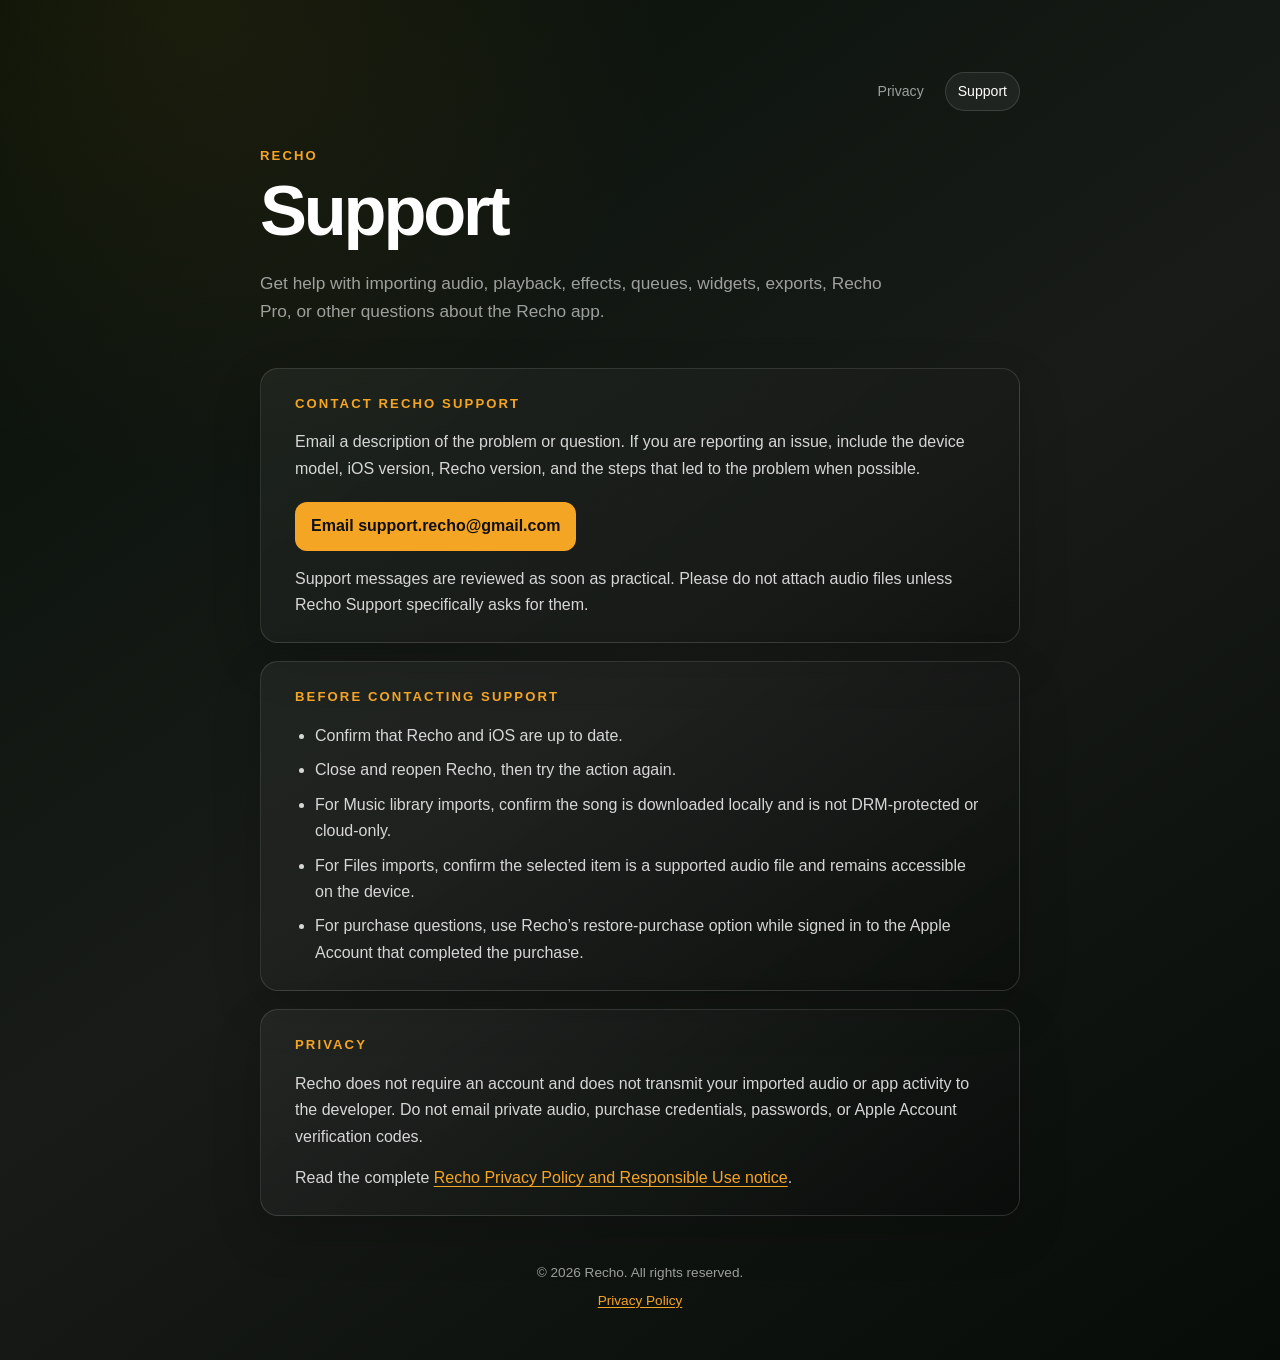
==== support.html @ c3f94211 "Add Recho support page" ====
<!doctype html>
<html lang="en">
<head>
  <meta charset="utf-8">
  <meta name="viewport" content="width=device-width, initial-scale=1">
  <meta name="description" content="Support and contact information for the Recho iOS app.">
  <title>Recho Support</title>
  <link rel="stylesheet" href="styles.css">
</head>
<body>
  <main>
    <nav class="site-nav" aria-label="Recho website">
      <a href="index.html">Privacy</a>
      <a href="support.html" aria-current="page">Support</a>
    </nav>

    <header>
      <p class="eyebrow">RECHO</p>
      <h1>Support</h1>
      <p class="intro">Get help with importing audio, playback, effects, queues, widgets, exports, Recho Pro, or other questions about the Recho app.</p>
    </header>

    <section>
      <h2>Contact Recho Support</h2>
      <p>Email a description of the problem or question. If you are reporting an issue, include the device model, iOS version, Recho version, and the steps that led to the problem when possible.</p>
      <p><a class="support-link" href="mailto:support.recho@gmail.com?subject=Recho%20Support">Email support.recho@gmail.com</a></p>
      <p>Support messages are reviewed as soon as practical. Please do not attach audio files unless Recho Support specifically asks for them.</p>
    </section>

    <section>
      <h2>Before Contacting Support</h2>
      <ul class="support-list">
        <li>Confirm that Recho and iOS are up to date.</li>
        <li>Close and reopen Recho, then try the action again.</li>
        <li>For Music library imports, confirm the song is downloaded locally and is not DRM-protected or cloud-only.</li>
        <li>For Files imports, confirm the selected item is a supported audio file and remains accessible on the device.</li>
        <li>For purchase questions, use Recho’s restore-purchase option while signed in to the Apple Account that completed the purchase.</li>
      </ul>
    </section>

    <section>
      <h2>Privacy</h2>
      <p>Recho does not require an account and does not transmit your imported audio or app activity to the developer. Do not email private audio, purchase credentials, passwords, or Apple Account verification codes.</p>
      <p>Read the complete <a href="index.html">Recho Privacy Policy and Responsible Use notice</a>.</p>
    </section>

    <footer>
      <p>© 2026 Recho. All rights reserved.</p>
      <p><a href="index.html">Privacy Policy</a></p>
    </footer>
  </main>
</body>
</html>
---- styles.css ----
:root {
  color-scheme: dark;
  --background: #071008;
  --surface: rgba(255, 255, 255, 0.055);
  --border: rgba(255, 255, 255, 0.13);
  --text: rgba(255, 255, 255, 0.82);
  --muted: rgba(255, 255, 255, 0.59);
  --amber: #f5a524;
}

* { box-sizing: border-box; }

html { font-size: 16px; }

body {
  margin: 0;
  min-height: 100vh;
  background:
    radial-gradient(circle at 15% 0%, rgba(245, 165, 36, 0.08), transparent 30rem),
    linear-gradient(145deg, #061007, #181b18 50%, #070c08);
  color: var(--text);
  font-family: -apple-system, BlinkMacSystemFont, "Segoe UI", sans-serif;
  line-height: 1.65;
}

main {
  width: min(760px, calc(100% - 32px));
  margin: 0 auto;
  padding: 72px 0 48px;
}

.site-nav {
  display: flex;
  justify-content: flex-end;
  gap: 8px;
  margin-bottom: 34px;
}

.site-nav a {
  padding: 7px 12px;
  color: var(--muted);
  font-size: 0.88rem;
  text-decoration: none;
  border: 1px solid transparent;
  border-radius: 999px;
}

.site-nav a:hover,
.site-nav a:focus-visible,
.site-nav a[aria-current="page"] {
  color: #fff;
  background: var(--surface);
  border-color: var(--border);
}

header { margin-bottom: 42px; }

.eyebrow,
h2 {
  color: var(--amber);
  font-size: 0.82rem;
  font-weight: 700;
  letter-spacing: 0.16em;
  text-transform: uppercase;
}

.eyebrow { margin: 0 0 8px; }

h1 {
  margin: 0;
  color: #fff;
  font-size: clamp(2.3rem, 8vw, 4.4rem);
  line-height: 1.02;
  letter-spacing: -0.045em;
}

.intro {
  max-width: 640px;
  margin: 22px 0 0;
  color: var(--muted);
  font-size: 1.08rem;
}

.effective {
  margin: 16px 0 0;
  color: var(--amber);
  font-size: 0.88rem;
}

section {
  margin: 18px 0;
  padding: 24px clamp(20px, 5vw, 34px);
  background: linear-gradient(145deg, var(--surface), rgba(0, 0, 0, 0.2));
  border: 1px solid var(--border);
  border-radius: 18px;
  box-shadow: 0 18px 50px rgba(0, 0, 0, 0.16);
}

h2 { margin: 0 0 15px; }

p { margin: 0 0 15px; }
p:last-child { margin-bottom: 0; }

a {
  color: var(--amber);
  text-underline-offset: 0.18em;
}

a:hover { color: #ffc45f; }

.support-link {
  display: inline-block;
  margin-top: 5px;
  padding: 11px 16px;
  color: #111;
  font-weight: 700;
  text-decoration: none;
  background: var(--amber);
  border-radius: 12px;
}

.support-link:hover {
  color: #111;
  background: #ffc45f;
}

.support-list {
  margin: 0;
  padding-left: 1.25rem;
}

.support-list li + li { margin-top: 8px; }

footer {
  padding: 28px 4px 0;
  color: var(--muted);
  font-size: 0.85rem;
  text-align: center;
}

footer p { margin-bottom: 5px; }

@media (max-width: 520px) {
  main { padding-top: 44px; }
  .site-nav { margin-bottom: 28px; }
  section { border-radius: 15px; }
}
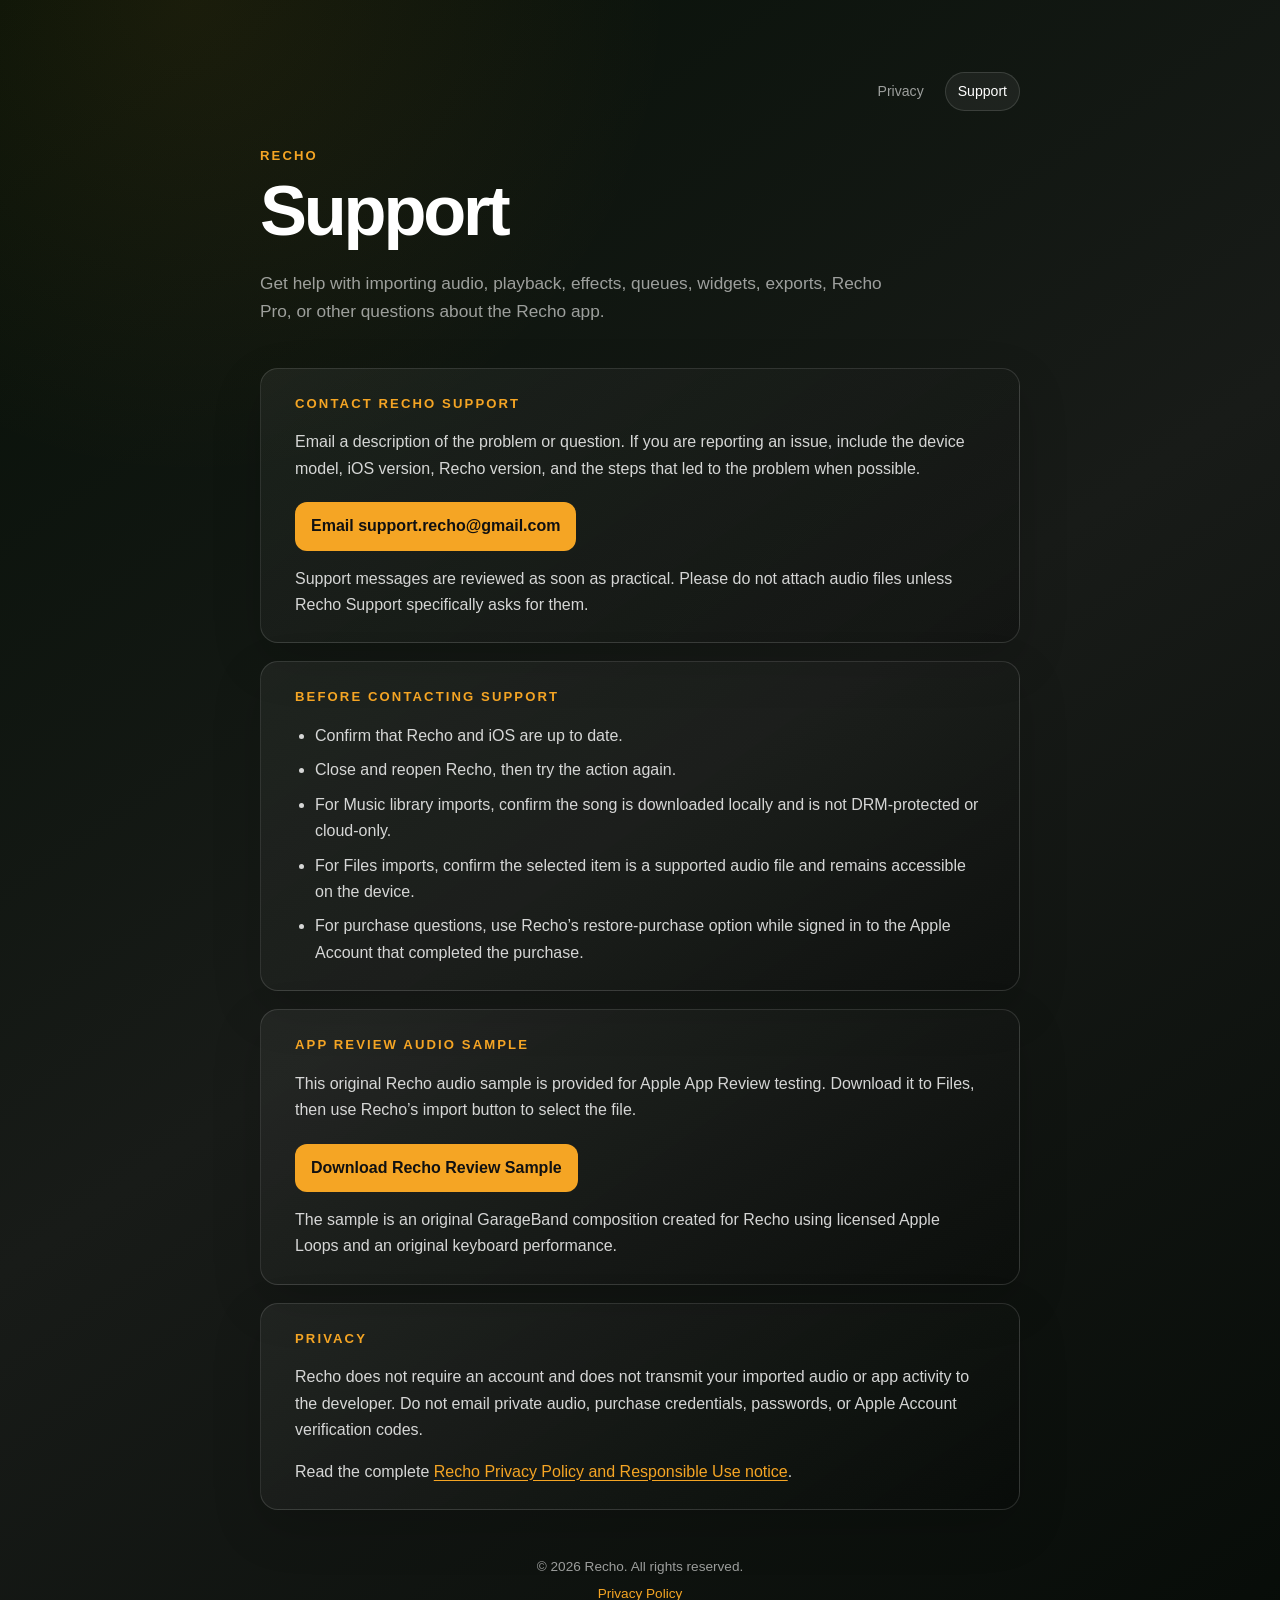
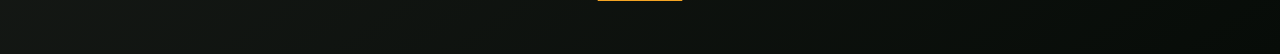
==== commit 5a3e750f: "Add App Review audio sample" ====
--- a/support.html
+++ b/support.html
@@ -39,6 +39,13 @@
     </section>
 
     <section>
+      <h2>App Review Audio Sample</h2>
+      <p>This original Recho audio sample is provided for Apple App Review testing. Download it to Files, then use Recho’s import button to select the file.</p>
+      <p><a class="support-link" href="assets/audio/recho-review-sample.m4a" download>Download Recho Review Sample</a></p>
+      <p>The sample is an original GarageBand composition created for Recho using licensed Apple Loops and an original keyboard performance.</p>
+    </section>
+
+    <section>
       <h2>Privacy</h2>
       <p>Recho does not require an account and does not transmit your imported audio or app activity to the developer. Do not email private audio, purchase credentials, passwords, or Apple Account verification codes.</p>
       <p>Read the complete <a href="index.html">Recho Privacy Policy and Responsible Use notice</a>.</p>
